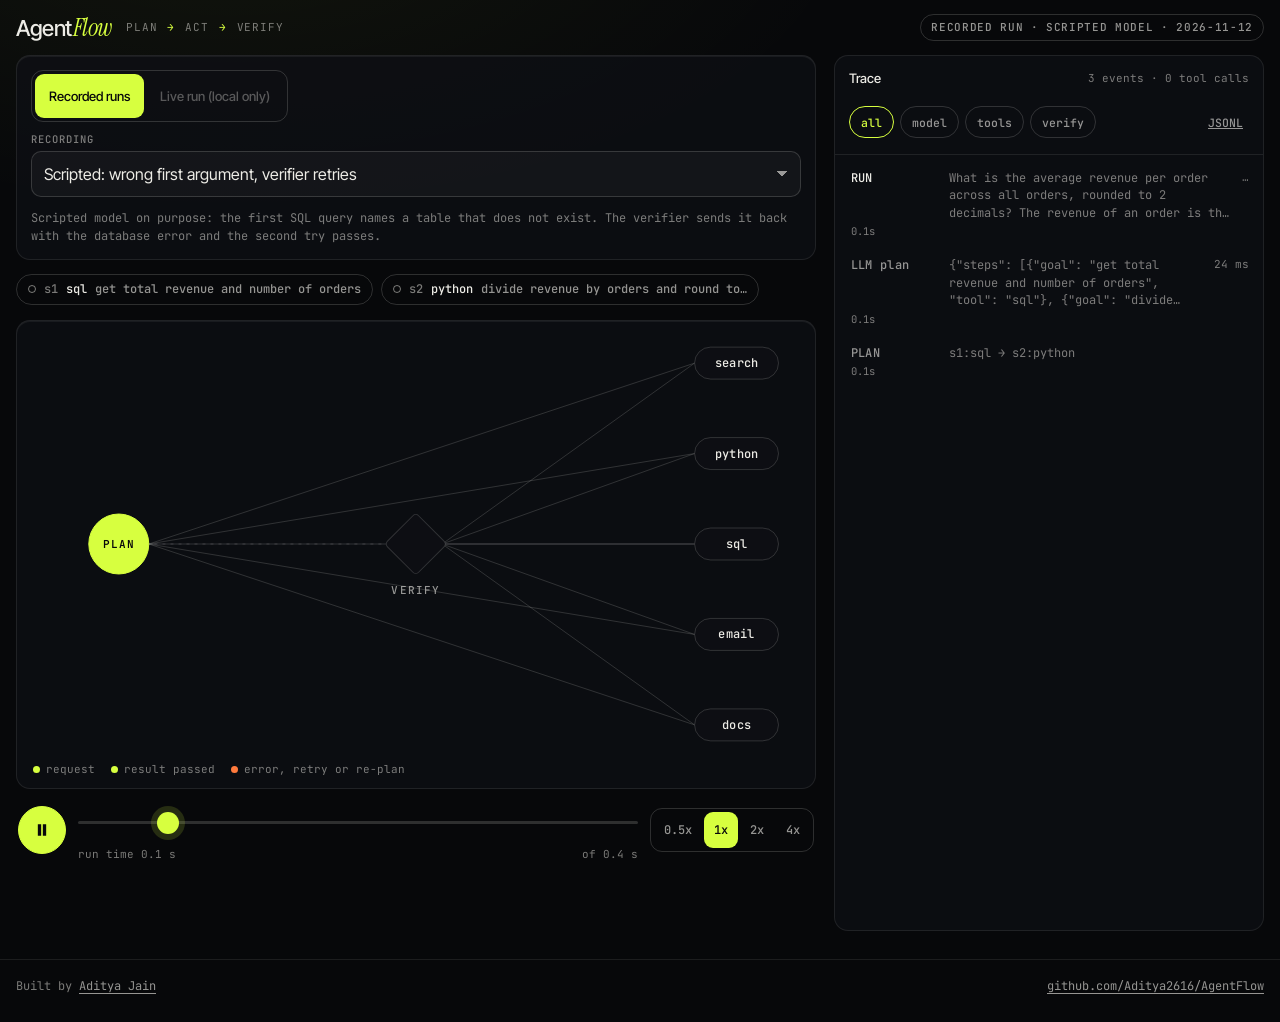
==== web/index.html @ 8df5c367 "Add live graph UI with SSE streaming, recorded replay and scripted recordings" ====
<!doctype html>
<html lang="en">
<head>
  <meta charset="utf-8">
  <meta name="viewport" content="width=device-width, initial-scale=1, viewport-fit=cover">
  <title>AgentFlow: plan, act, verify</title>
  <meta name="description" content="An agent that plans a multi-step task, calls five tools and verifies every result before the next step. Live graph, trace log and replay.">
  <meta name="theme-color" content="#07080a">
  <link rel="icon" href="data:image/svg+xml,%3Csvg xmlns='http://www.w3.org/2000/svg' viewBox='0 0 32 32'%3E%3Crect width='32' height='32' rx='8' fill='%2307080a'/%3E%3Ccircle cx='9' cy='16' r='4' fill='%23d7ff3f'/%3E%3Crect x='20' y='9' width='6' height='6' rx='3' fill='none' stroke='%23d7ff3f'/%3E%3Crect x='20' y='18' width='6' height='6' rx='3' fill='none' stroke='%23d7ff3f'/%3E%3Cpath d='M13 16 L20 12 M13 16 L20 21' stroke='%23d7ff3f' fill='none'/%3E%3C/svg%3E">
  <link rel="preconnect" href="https://fonts.googleapis.com">
  <link rel="preconnect" href="https://fonts.gstatic.com" crossorigin>
  <link href="https://fonts.googleapis.com/css2?family=Inter+Tight:wght@400;500;600&family=Instrument+Serif:ital@1&family=JetBrains+Mono:wght@400;500&display=swap" rel="stylesheet">
  <link rel="stylesheet" href="style.css">
</head>
<body>
  <header class="top">
    <a class="brand" href="./" aria-label="AgentFlow home">Agent<em>Flow</em></a>
    <span class="tagline">plan <i>→</i> act <i>→</i> verify</span>
    <span class="badge" id="badge" role="status">loading</span>
  </header>

  <main class="layout">
    <section class="stage" aria-label="Agent run">
      <div class="panel controls" id="controls">
        <div class="seg" role="tablist" aria-label="Mode">
          <button role="tab" id="tab-recorded" aria-selected="true" data-mode="recorded">Recorded runs</button>
          <button role="tab" id="tab-live" aria-selected="false" data-mode="live">Live run</button>
        </div>

        <div id="recorded-panel" class="mode-panel">
          <label class="field"><span class="lab">Recording</span>
            <select id="rec-select"></select>
          </label>
          <p class="note" id="rec-note"></p>
        </div>

        <form id="live-panel" class="mode-panel" hidden>
          <label class="field"><span class="lab">Task</span>
            <select id="task-select"></select>
          </label>
          <label class="field" id="custom-field" hidden><span class="lab">Your task</span>
            <textarea id="task-custom" rows="2" maxlength="500" placeholder="For example: how many orders were returned in June?"></textarea>
          </label>
          <div class="row2">
            <label class="field"><span class="lab">Model</span>
              <select id="llm-select"></select>
            </label>
            <label class="field"><span class="lab">Tool faults</span>
              <select id="fault-select">
                <option value="0">none</option>
                <option value="0.25">25% fail once</option>
                <option value="0.5">50% fail once</option>
              </select>
            </label>
          </div>
          <div class="row2">
            <label class="field" id="mistake-field" hidden><span class="lab">Scripted mistake</span>
              <select id="mistake-select">
                <option value="none">none</option>
                <option value="bad_args">wrong arguments first</option>
                <option value="bad_plan">wrong plan first</option>
              </select>
            </label>
            <label class="switch"><input type="checkbox" id="verifier-on" checked><span class="track"></span><span>Verifier</span></label>
          </div>
          <button class="btn primary" id="run-btn" type="submit">Run task</button>
          <p class="note" id="live-note"></p>
        </form>
      </div>

      <div class="plan" id="plan" aria-label="Plan" aria-live="polite"></div>

      <div class="panel graph-panel">
        <div id="graph" class="graph"></div>
        <div class="legend" aria-hidden="true">
          <span><b class="dot go"></b>request</span><span><b class="dot ok"></b>result passed</span><span><b class="dot bad"></b>error, retry or re-plan</span>
        </div>
      </div>

      <div class="transport" id="transport">
        <button class="btn round" id="play-btn" aria-label="Play"><svg viewBox="0 0 24 24" width="20" height="20" aria-hidden="true"><path id="play-icon" d="M8 5v14l11-7z" fill="currentColor"/></svg></button>
        <div class="scrub">
          <input type="range" id="scrubber" min="0" max="1000" value="0" aria-label="Position in the run">
          <div class="times"><span id="t-now">0.0 s</span><span id="t-total"></span></div>
        </div>
        <div class="seg small" id="speed" role="group" aria-label="Speed">
          <button data-speed="0.5">0.5x</button><button data-speed="1" class="on">1x</button><button data-speed="2">2x</button><button data-speed="4">4x</button>
        </div>
      </div>

      <div class="panel answer" id="answer" hidden>
        <div class="answer-head"><span class="lab">Answer</span><span class="chip" id="status-chip"></span></div>
        <p id="answer-text"></p>
        <dl class="stats" id="stats"></dl>
      </div>
    </section>

    <aside class="trace" id="trace" aria-label="Trace log">
      <button class="handle" id="sheet-handle" aria-expanded="false" aria-controls="rows"><span class="grip"></span><span class="h-title">Trace</span><span class="h-sum" id="trace-sum">0 events</span></button>
      <div class="trace-head">
        <div class="chips" id="filters" role="group" aria-label="Filter trace">
          <button class="on" data-f="all">all</button><button data-f="llm">model</button><button data-f="tool">tools</button><button data-f="verify">verify</button>
        </div>
        <a class="dl" id="dl" href="#" download hidden>JSONL</a>
      </div>
      <ol class="rows" id="rows" data-filter="all"></ol>
    </aside>
  </main>

  <footer class="foot">
    <span>Built by <a href="https://adityajain16.vercel.app">Aditya Jain</a></span>
    <a href="https://github.com/Aditya2616/AgentFlow">github.com/Aditya2616/AgentFlow</a>
  </footer>

  <script type="module" src="app.js"></script>
</body>
</html>
---- web/style.css ----
:root {
  --void: #07080a;
  --bone: #edece6;
  --mute: rgba(237, 236, 230, .62);
  --dim: rgba(237, 236, 230, .5);
  --line: rgba(237, 236, 230, .09);
  --line-2: rgba(237, 236, 230, .17);
  --lime: #d7ff3f;
  --ember: #ff7a3d;
  --panel: rgba(15, 16, 21, .72);
  --sans: "Inter Tight", system-ui, -apple-system, "Segoe UI", sans-serif;
  --serif: "Instrument Serif", Georgia, serif;
  --mono: "JetBrains Mono", ui-monospace, Consolas, monospace;
  --ease: cubic-bezier(.19, 1, .22, 1);
  --gutter: 16px;
  color-scheme: dark;
}
*, *::before, *::after { box-sizing: border-box; margin: 0; padding: 0; }
html { -webkit-text-size-adjust: 100%; text-size-adjust: 100%; background: var(--void); }
body {
  background: var(--void); color: var(--bone); font: 400 15px/1.5 var(--sans);
  -webkit-font-smoothing: antialiased; min-height: 100vh; overflow-x: hidden;
  background-image: radial-gradient(900px 420px at 18% -80px, rgba(215, 255, 63, .05), transparent 70%);
}
button { font: inherit; color: inherit; background: none; border: 0; cursor: pointer; -webkit-tap-highlight-color: transparent; }
a { color: inherit; }
select, textarea, input { font: inherit; color: inherit; }
:focus-visible { outline: 2px solid var(--lime); outline-offset: 2px; }
[hidden] { display: none !important; }

/* ---------- header */
.top { display: flex; align-items: center; gap: 14px; padding: 14px var(--gutter); max-width: 1500px; margin: 0 auto; flex-wrap: wrap; }
.brand { text-decoration: none; font: 500 22px/1 var(--sans); letter-spacing: -.02em; }
.brand em { font: italic 400 25px/1 var(--serif); color: var(--lime); margin-left: 1px; }
.tagline { font: 400 11px/1 var(--mono); color: var(--dim); letter-spacing: .08em; text-transform: uppercase; }
.tagline i { font-style: normal; color: var(--lime); padding: 0 2px; }
.badge {
  margin-left: auto; font: 500 11px/1 var(--mono); letter-spacing: .06em; text-transform: uppercase;
  padding: 7px 10px; border: 1px solid var(--line-2); border-radius: 999px; color: var(--mute); max-width: 100%;
  white-space: nowrap; overflow: hidden; text-overflow: ellipsis;
}
.badge.live { color: var(--lime); border-color: rgba(215, 255, 63, .45); }
.badge.live::before { content: ""; display: inline-block; width: 6px; height: 6px; border-radius: 50%; background: var(--lime); margin-right: 7px; vertical-align: 1px; animation: blink 1.4s ease-in-out infinite; }
@keyframes blink { 50% { opacity: .25; } }

/* ---------- layout */
.layout { display: grid; grid-template-columns: minmax(0, 1.3fr) minmax(340px, .7fr); gap: 18px; padding: 0 var(--gutter) 28px; max-width: 1500px; margin: 0 auto; align-items: start; }
.stage { display: grid; gap: 12px; min-width: 0; }
.panel { background: var(--panel); border: 1px solid var(--line); border-radius: 14px; box-shadow: inset 0 1px 0 rgba(255, 255, 255, .06); }
.lab { font: 500 10.5px/1 var(--mono); letter-spacing: .1em; text-transform: uppercase; color: var(--dim); }
.note { font: 400 12px/1.5 var(--mono); color: var(--dim); }
.note:empty { display: none; }

/* ---------- controls */
.controls { padding: 14px; display: grid; gap: 12px; }
.mode-panel { display: grid; gap: 12px; }
.seg { display: inline-grid; grid-auto-flow: column; gap: 2px; padding: 3px; border: 1px solid var(--line-2); border-radius: 12px; justify-self: start; max-width: 100%; }
.seg button { min-height: 44px; padding: 0 14px; border-radius: 9px; font: 500 13px/1 var(--sans); color: var(--mute); white-space: nowrap; }
.seg button[aria-selected="true"], .seg button.on { background: var(--lime); color: #07080a; }
.seg.small button { min-height: 36px; padding: 0 10px; font: 500 12px/1 var(--mono); }
.field { display: grid; gap: 6px; min-width: 0; }
.row2 { display: grid; grid-template-columns: 1fr 1fr; gap: 10px; align-items: end; }
select, textarea {
  width: 100%; min-height: 44px; padding: 10px 12px; border-radius: 10px; background: rgba(255, 255, 255, .035);
  border: 1px solid var(--line-2); font-size: 16px; /* 16px stops iOS from zooming the field */
}
select { appearance: none; background-image: linear-gradient(45deg, transparent 50%, var(--mute) 50%), linear-gradient(135deg, var(--mute) 50%, transparent 50%); background-position: calc(100% - 18px) 19px, calc(100% - 13px) 19px; background-size: 5px 5px; background-repeat: no-repeat; padding-right: 32px; text-overflow: ellipsis; }
select option, select optgroup { background: #101116; color: var(--bone); }
textarea { resize: vertical; min-height: 64px; }
.switch { display: flex; align-items: center; gap: 10px; min-height: 44px; font: 500 13px/1 var(--sans); cursor: pointer; }
.switch input { position: absolute; opacity: 0; width: 1px; height: 1px; }
.switch .track { width: 42px; height: 24px; border-radius: 999px; border: 1px solid var(--line-2); position: relative; transition: background .25s var(--ease); flex: none; }
.switch .track::after { content: ""; position: absolute; top: 2px; left: 2px; width: 18px; height: 18px; border-radius: 50%; background: var(--bone); transition: transform .25s var(--ease), background .25s; }
.switch input:checked + .track { background: rgba(215, 255, 63, .22); border-color: rgba(215, 255, 63, .6); }
.switch input:checked + .track::after { transform: translateX(18px); background: var(--lime); }
.switch input:focus-visible + .track { outline: 2px solid var(--lime); outline-offset: 2px; }
.btn { min-height: 44px; padding: 0 18px; border-radius: 12px; border: 1px solid var(--line-2); font: 500 14px/1 var(--sans); }
.btn.primary { background: var(--lime); color: #07080a; border-color: var(--lime); }
.btn.primary:disabled { opacity: .5; cursor: progress; }
.btn.round { width: 48px; height: 48px; min-height: 48px; padding: 0; border-radius: 50%; display: grid; place-items: center; background: var(--lime); color: #07080a; border-color: var(--lime); flex: none; }

/* ---------- plan strip */
.plan { display: flex; flex-wrap: wrap; gap: 8px; min-height: 36px; align-items: center; }
.plan:empty::before { content: "No plan yet. The planner writes one when a run starts."; font: 400 12px/1 var(--mono); color: var(--dim); }
.step { display: inline-flex; align-items: center; gap: 8px; padding: 7px 11px; border-radius: 999px; border: 1px solid var(--line-2); font: 500 12px/1.2 var(--mono); max-width: 100%; transition: border-color .3s, background .3s, color .3s; }
.step .n { color: var(--dim); }
.step .g { white-space: nowrap; overflow: hidden; text-overflow: ellipsis; max-width: 38ch; color: var(--mute); }
.step .tool { color: var(--bone); }
.step.running { border-color: var(--lime); background: rgba(215, 255, 63, .08); }
.step.passed { border-color: rgba(215, 255, 63, .5); color: var(--lime); }
.step.passed .g { color: var(--mute); }
.step.retry { border-color: var(--ember); background: rgba(255, 122, 61, .08); }
.step.failed { border-color: var(--ember); color: var(--ember); text-decoration: line-through; text-decoration-color: rgba(255, 122, 61, .6); }
.step .mark { width: 8px; height: 8px; border-radius: 50%; border: 1.5px solid var(--dim); flex: none; }
.step.running .mark { border-color: var(--lime); background: var(--lime); animation: blink 1s infinite; }
.step.passed .mark { border-color: var(--lime); background: var(--lime); }
.step.retry .mark, .step.failed .mark { border-color: var(--ember); background: var(--ember); }

/* ---------- graph */
.graph-panel { padding: 8px 8px 6px; }
.graph { width: 100%; height: clamp(300px, 36vw, 430px); position: relative; }
.graph-svg { width: 100%; height: 100%; display: block; overflow: visible; }
.edge { fill: none; stroke: var(--line-2); stroke-width: 1; }
.edge.back { stroke-dasharray: 3 5; }
.trail { stroke-width: 1.5; stroke-linecap: round; }
.node .body { fill: #0d0e13; stroke: var(--line-2); stroke-width: 1; transition: fill .35s, stroke .35s; }
.node .ring { fill: none; stroke: transparent; stroke-width: 1; transform-box: fill-box; transform-origin: center; opacity: 0; }
.node .lbl { font: 500 12px var(--mono); fill: var(--bone); letter-spacing: .02em; }
.node.verifier .lbl { fill: var(--mute); font-size: 11px; letter-spacing: .1em; }
.node.planner .lbl { font-weight: 500; }
.node .sub { font: 400 10.5px var(--mono); fill: var(--dim); }
.node .sub.ok { fill: var(--lime); }
.node .sub.bad { fill: var(--ember); }
.node.planner .body { fill: var(--lime); stroke: var(--lime); }
.node.planner .lbl { fill: #07080a; font-size: 11px; font-weight: 600; letter-spacing: .08em; }
.node.go .body { stroke: var(--lime); fill: rgba(215, 255, 63, .16); }
.node.ok .body { stroke: rgba(215, 255, 63, .75); fill: rgba(215, 255, 63, .08); }
.node.bad .body, .node.warn .body { stroke: var(--ember); fill: rgba(255, 122, 61, .12); }
.node.planner.think .ring { stroke: var(--lime); opacity: .55; animation: ring 1.4s ease-in-out infinite; }
.node.hot .ring { stroke: var(--lime); animation: hot .9s var(--ease); }
.node.bad.hot .ring, .node.warn.hot .ring { stroke: var(--ember); }
@keyframes ring { 0% { transform: scale(.92); opacity: .6; } 100% { transform: scale(1.18); opacity: 0; } }
@keyframes hot { 0% { transform: scale(.95); opacity: .9; } 100% { transform: scale(1.25); opacity: 0; } }
.legend { display: flex; flex-wrap: wrap; gap: 6px 16px; padding: 4px 8px 6px; font: 400 11px/1.2 var(--mono); color: var(--dim); }
.legend .dot { display: inline-block; width: 7px; height: 7px; border-radius: 50%; margin-right: 6px; vertical-align: 0; }
.dot.go, .dot.ok { background: var(--lime); }
.dot.bad { background: var(--ember); }

/* ---------- transport */
.transport { display: flex; align-items: center; gap: 12px; padding: 0 2px; }
.scrub { flex: 1; min-width: 0; }
.times { display: flex; justify-content: space-between; font: 400 11px/1 var(--mono); color: var(--dim); padding-top: 4px; }
input[type="range"] { -webkit-appearance: none; appearance: none; width: 100%; height: 44px; background: transparent; cursor: pointer; display: block; touch-action: none; }
input[type="range"]::-webkit-slider-runnable-track { height: 3px; border-radius: 2px; background: var(--line-2); }
input[type="range"]::-moz-range-track { height: 3px; border-radius: 2px; background: var(--line-2); }
input[type="range"]::-webkit-slider-thumb { -webkit-appearance: none; width: 22px; height: 22px; margin-top: -9.5px; border-radius: 50%; background: var(--lime); border: 0; box-shadow: 0 0 0 6px rgba(215, 255, 63, .15); }
input[type="range"]::-moz-range-thumb { width: 22px; height: 22px; border-radius: 50%; background: var(--lime); border: 0; box-shadow: 0 0 0 6px rgba(215, 255, 63, .15); }
.transport.live-mode { display: none; }

/* ---------- answer */
.answer { padding: 14px; display: grid; gap: 10px; }
.answer-head { display: flex; align-items: center; justify-content: space-between; }
.answer p { font-size: 15px; line-height: 1.5; overflow-wrap: anywhere; white-space: pre-wrap; }
.chip { font: 500 11px/1 var(--mono); padding: 6px 10px; border-radius: 999px; border: 1px solid var(--line-2); text-transform: uppercase; letter-spacing: .06em; }
.chip.ok { color: var(--lime); border-color: rgba(215, 255, 63, .5); }
.chip.bad { color: var(--ember); border-color: rgba(255, 122, 61, .6); }
.stats { display: grid; grid-template-columns: repeat(auto-fit, minmax(84px, 1fr)); gap: 8px; }
.stats div { border-top: 1px solid var(--line); padding-top: 8px; }
.stats dt { font: 400 10.5px/1 var(--mono); color: var(--dim); text-transform: uppercase; letter-spacing: .08em; }
.stats dd { font: 500 18px/1.3 var(--mono); margin-top: 4px; }

/* ---------- trace */
.trace { position: sticky; top: 12px; display: flex; flex-direction: column; height: calc(100vh - 24px); max-height: 900px; background: var(--panel); border: 1px solid var(--line); border-radius: 14px; overflow: hidden; }
.handle { display: flex; align-items: center; gap: 10px; padding: 14px; text-align: left; width: 100%; cursor: default; }
.handle .grip { display: none; }
.h-title { font: 500 13px var(--sans); }
.h-sum { margin-left: auto; font: 400 11px var(--mono); color: var(--dim); }
.trace-head { display: flex; align-items: center; justify-content: space-between; gap: 10px; padding: 0 14px 10px; border-bottom: 1px solid var(--line); }
.chips { display: flex; gap: 6px; flex-wrap: wrap; }
.chips button { min-height: 32px; padding: 0 11px; border-radius: 999px; border: 1px solid var(--line-2); font: 500 11.5px var(--mono); color: var(--mute); }
.chips button.on { border-color: var(--lime); color: var(--lime); }
.dl { font: 500 11.5px var(--mono); color: var(--mute); padding: 0 6px; min-height: 44px; display: inline-flex; align-items: center; }
.rows { list-style: none; overflow-y: auto; flex: 1; padding: 6px 0 14px; overscroll-behavior: contain; scroll-behavior: auto; }
.rows[data-filter="llm"] .row:not(.k-llm), .rows[data-filter="tool"] .row:not(.k-tool), .rows[data-filter="verify"] .row:not(.k-verify):not(.k-plan) { display: none; }
.row { display: grid; grid-template-columns: 7.4em minmax(0, 1fr) auto; gap: 2px 10px; padding: 9px 14px; border-left: 2px solid transparent; cursor: pointer; font: 400 12px/1.45 var(--mono); animation: rowin .35s var(--ease); min-height: 44px; align-items: start; }
@keyframes rowin { from { opacity: 0; transform: translateY(6px); } }
.row:hover { background: rgba(255, 255, 255, .025); }
.row .tag { color: var(--mute); font-weight: 500; letter-spacing: .03em; overflow-wrap: anywhere; }
.row .detail { color: var(--dim); overflow-wrap: anywhere; white-space: pre-line; display: -webkit-box; -webkit-line-clamp: 3; -webkit-box-orient: vertical; overflow: hidden; }
.row.open .detail { -webkit-line-clamp: unset; display: block; }
.row .ms { color: var(--dim); font-size: 11px; white-space: nowrap; }
.row .t { grid-column: 1; color: var(--dim); font-size: 10.5px; }
.row .full { grid-column: 1 / -1; margin-top: 6px; }
.row .full pre { background: rgba(0, 0, 0, .35); border: 1px solid var(--line); border-radius: 8px; padding: 10px; overflow: auto; max-height: 260px; font: 400 11px/1.5 var(--mono); color: var(--mute); white-space: pre-wrap; overflow-wrap: anywhere; }
.row.tone-ok { border-left-color: rgba(215, 255, 63, .6); }
.row.tone-ok .tag { color: var(--lime); }
.row.tone-bad, .row.tone-warn { border-left-color: var(--ember); }
.row.tone-bad .tag, .row.tone-warn .tag { color: var(--ember); }
.row.running .ms::after { content: "…"; }
.row.k-run .tag { color: var(--bone); }

.foot { display: flex; justify-content: space-between; flex-wrap: wrap; gap: 8px 20px; max-width: 1500px; margin: 0 auto; padding: 18px var(--gutter) 28px; border-top: 1px solid var(--line); font: 400 12px var(--mono); color: var(--dim); }
.foot a { color: var(--mute); text-underline-offset: 3px; }

/* ---------- phone and narrow */
@media (max-width: 1000px) {
  .layout { grid-template-columns: minmax(0, 1fr); }
  .trace { position: fixed; left: 8px; right: 8px; bottom: 0; top: auto; height: 68vh; max-height: none; z-index: 20; border-radius: 16px 16px 0 0; transform: translateY(calc(100% - 56px)); transition: transform .45s var(--ease); background: rgba(12, 13, 17, .96); box-shadow: 0 -18px 40px -18px #000; padding-bottom: env(safe-area-inset-bottom); }
  .trace.open { transform: translateY(0); }
  .handle { cursor: pointer; min-height: 56px; padding: 10px 14px 6px; flex-wrap: wrap; position: relative; }
  .handle .grip { display: block; position: absolute; top: 7px; left: 50%; width: 38px; height: 4px; border-radius: 2px; background: var(--line-2); transform: translateX(-50%); }
  .handle .h-title, .handle .h-sum { margin-top: 10px; }
  .layout { padding-bottom: 76px; }
  .stage > .plan { order: 1; }
  .stage > .graph-panel { order: 2; }
  .stage > .transport { order: 3; }
  .stage > .controls { order: 4; }
  .stage > .answer { order: 5; }
  .chips button { min-height: 44px; padding: 0 14px; }
  .seg.small button { min-height: 44px; }
  .foot { padding-bottom: 80px; }
}
@media (max-width: 560px) {
  .top { gap: 10px; }
  .tagline { display: none; }
  .badge { margin-left: 0; order: 3; flex: 1 1 100%; }
  .row2 { grid-template-columns: 1fr; }
  .graph { height: 340px; }
  .transport { flex-wrap: wrap; }
  .transport .seg { order: 3; width: 100%; justify-self: stretch; }
  .transport .seg button { flex: 1; }
  .transport .seg.small { display: grid; grid-template-columns: repeat(4, 1fr); }
  .step .g { max-width: 22ch; }
  .row { grid-template-columns: 6.6em minmax(0, 1fr) auto; padding: 10px 12px; }
}
@media (prefers-reduced-motion: reduce) {
  *, *::before, *::after { animation-duration: .001s !important; animation-iteration-count: 1 !important; transition-duration: .001s !important; }
}
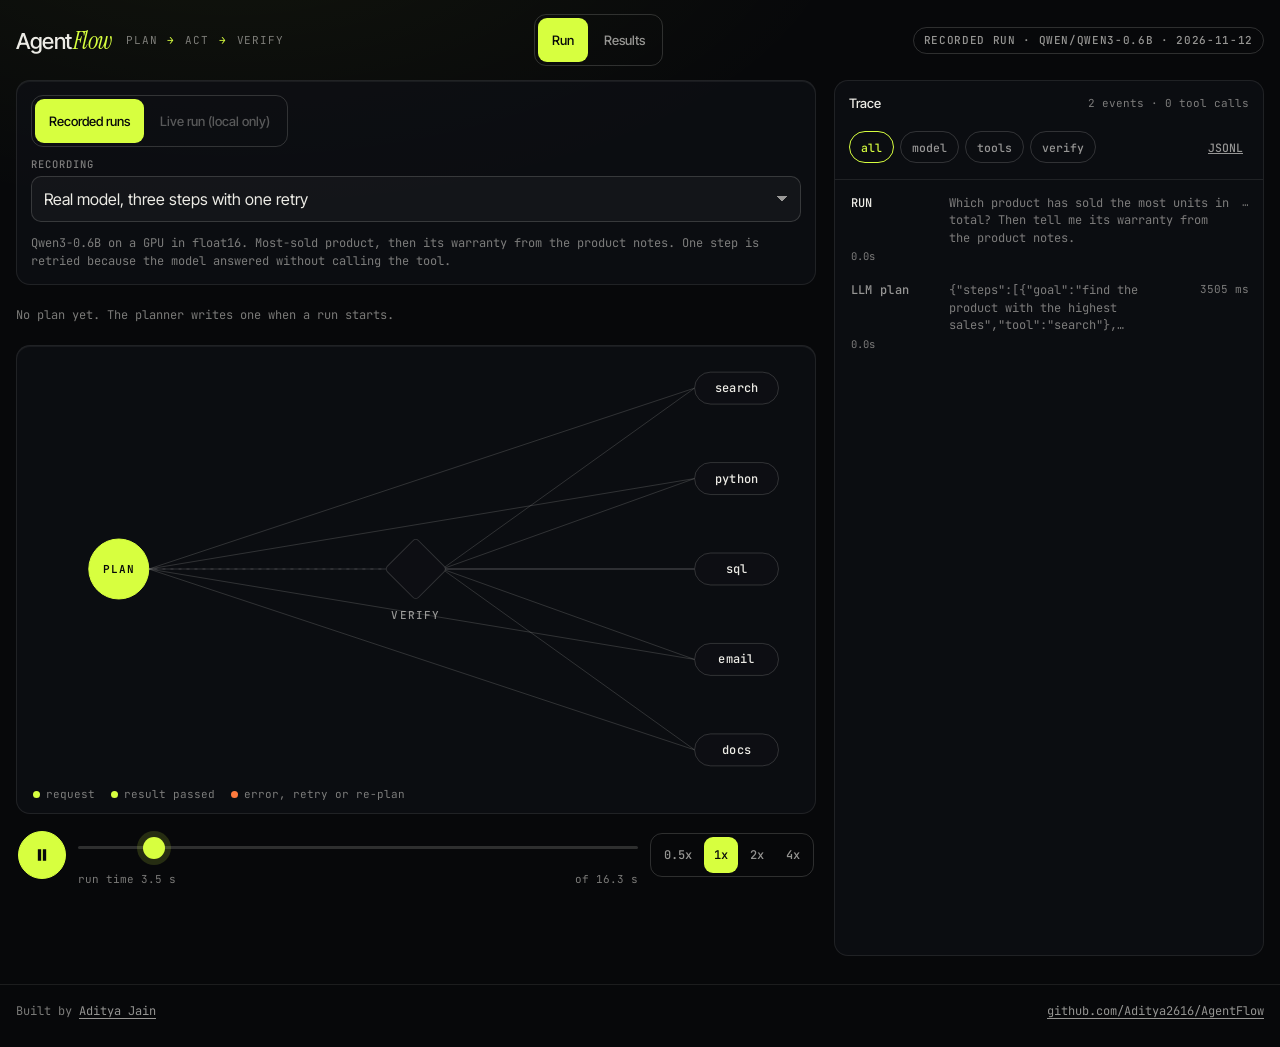
==== commit c01b7c81: "Send guard also drops an email step the request never asked for; add breakdown and results view" ====
--- a/web/index.html
+++ b/web/index.html
@@ -16,8 +16,30 @@
   <header class="top">
     <a class="brand" href="./" aria-label="AgentFlow home">Agent<em>Flow</em></a>
     <span class="tagline">plan <i>→</i> act <i>→</i> verify</span>
+    <nav class="views seg" role="tablist" aria-label="View">
+      <button role="tab" id="view-run" aria-selected="true">Run</button>
+      <button role="tab" id="view-results" aria-selected="false">Results</button>
+    </nav>
     <span class="badge" id="badge" role="status">loading</span>
   </header>
+
+  <main class="results" id="results" hidden>
+    <section class="panel res-card">
+      <h1>Does <em>checking</em> beat plain retry?</h1>
+      <p class="note" id="results-meta"></p>
+      <div class="seg" id="kind-seg" role="tablist" aria-label="Fault type">
+        <button role="tab" data-kind="transient" aria-selected="true">Transient failures</button>
+        <button role="tab" data-kind="silent" aria-selected="false">Silent wrong results</button>
+      </div>
+      <p class="note" id="kind-note"></p>
+      <svg id="dose-chart" class="chart" role="img" aria-label="Task success against injected fault rate, one line per arm"></svg>
+      <div class="legend" aria-hidden="true">
+        <span><b class="dot" style="background:#8a8d94"></b>no verifier</span><span><b class="dot" style="background:#e9e9e4"></b>retry only</span><span><b class="dot go"></b>full verifier</span>
+      </div>
+      <div class="tbl" id="dose-table"></div>
+      <p class="note" id="results-empty" hidden>No results file found.</p>
+    </section>
+  </main>
 
   <main class="layout">
     <section class="stage" aria-label="Agent run">
--- a/web/style.css
+++ b/web/style.css
@@ -216,3 +216,19 @@
 @media (prefers-reduced-motion: reduce) {
   *, *::before, *::after { animation-duration: .001s !important; animation-iteration-count: 1 !important; transition-duration: .001s !important; }
 }
+
+/* results view */
+.views { margin-left: auto; }
+body.view-results .layout { display: none; }
+.results { max-width: 980px; margin: 0 auto; padding: 8px var(--gutter) 48px; }
+.res-card { padding: 22px; display: grid; gap: 14px; }
+.res-card h1 { font: 500 28px/1.15 var(--sans); letter-spacing: -.02em; }
+.res-card h1 em { font: italic 400 32px/1 var(--serif); color: var(--lime); }
+.chart { width: 100%; height: auto; max-height: 340px; }
+.legend .dot { display: inline-block; }
+.tbl { overflow-x: auto; }
+.tbl table { width: 100%; border-collapse: collapse; font: 400 12px/1.4 var(--mono); }
+.tbl th { text-align: left; color: var(--dim); font-weight: 500; padding: 8px 10px 8px 0; border-bottom: 1px solid var(--line-2); white-space: nowrap; }
+.tbl td { padding: 8px 10px 8px 0; border-bottom: 1px solid var(--line); white-space: nowrap; }
+.tbl .ci { color: var(--dim); }
+@media (max-width: 560px) { .views { margin-left: 0; } .res-card { padding: 16px; } .res-card h1 { font-size: 23px; } }
